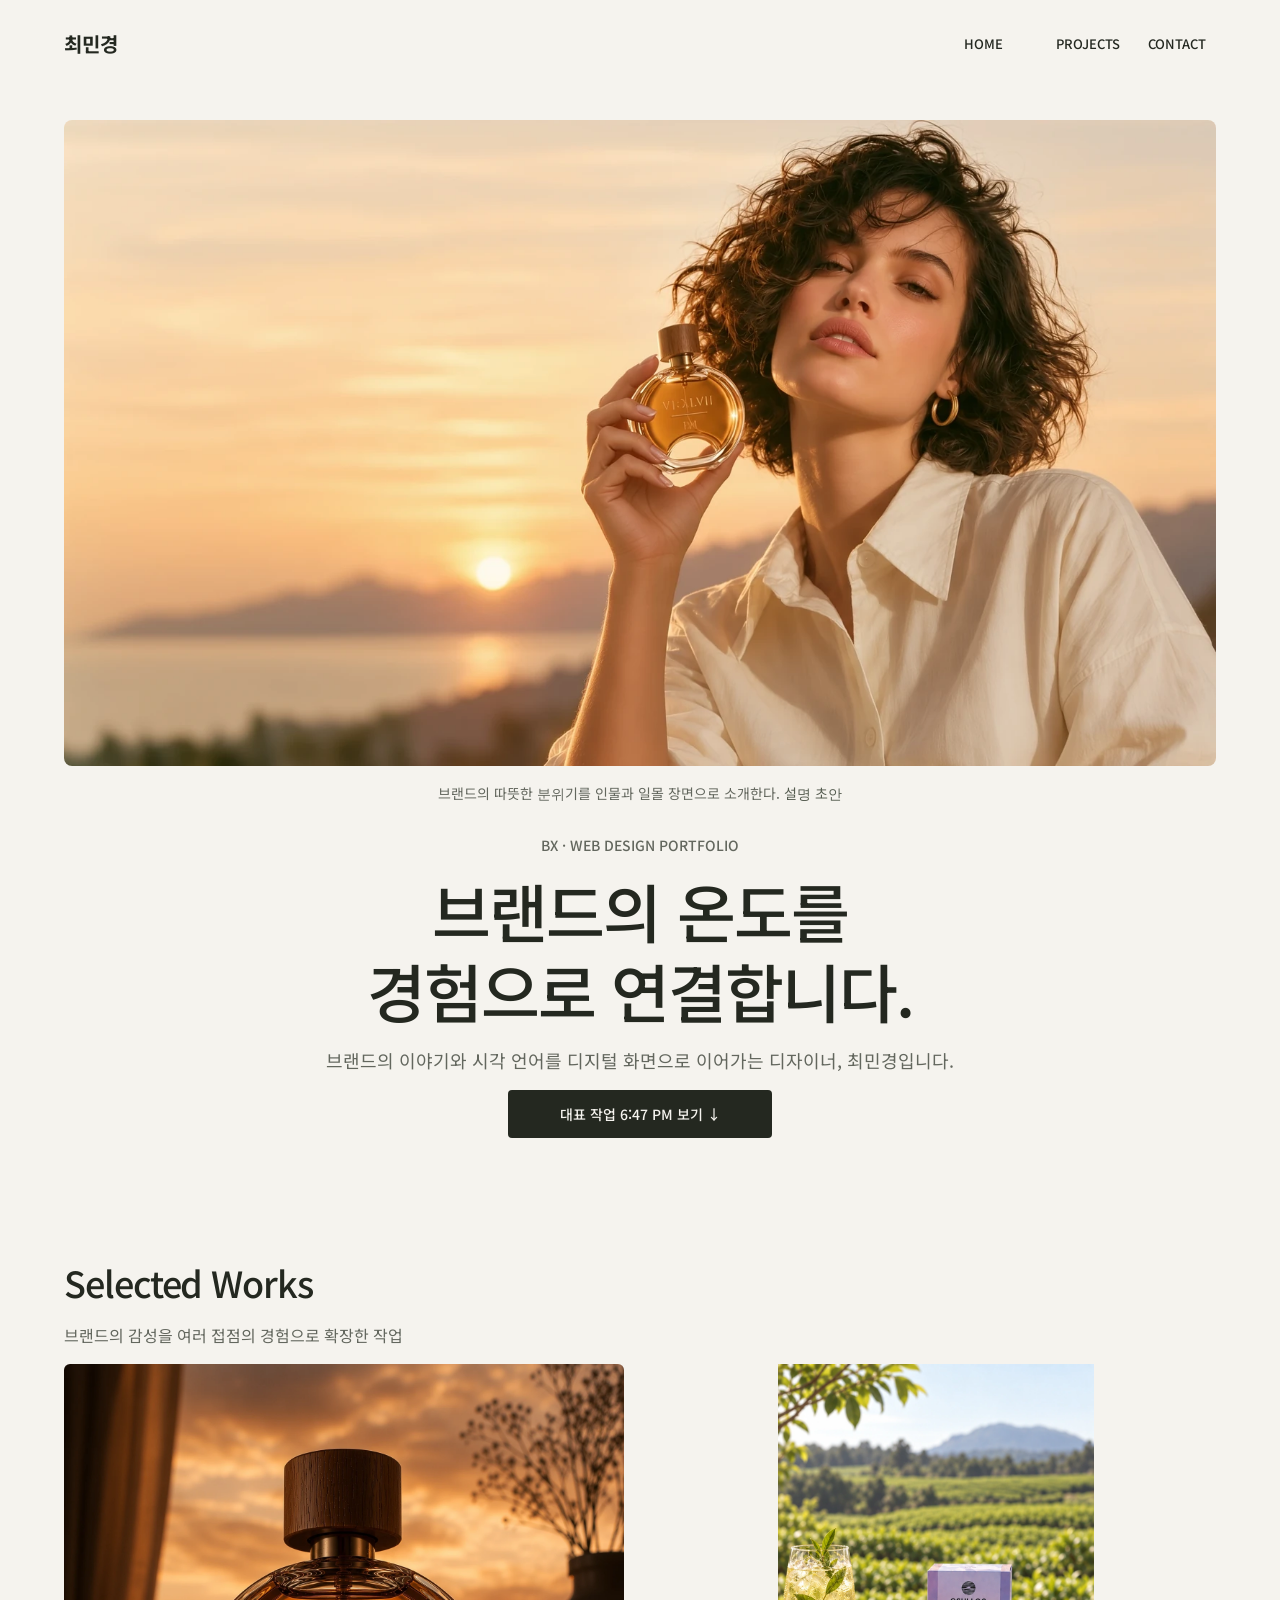
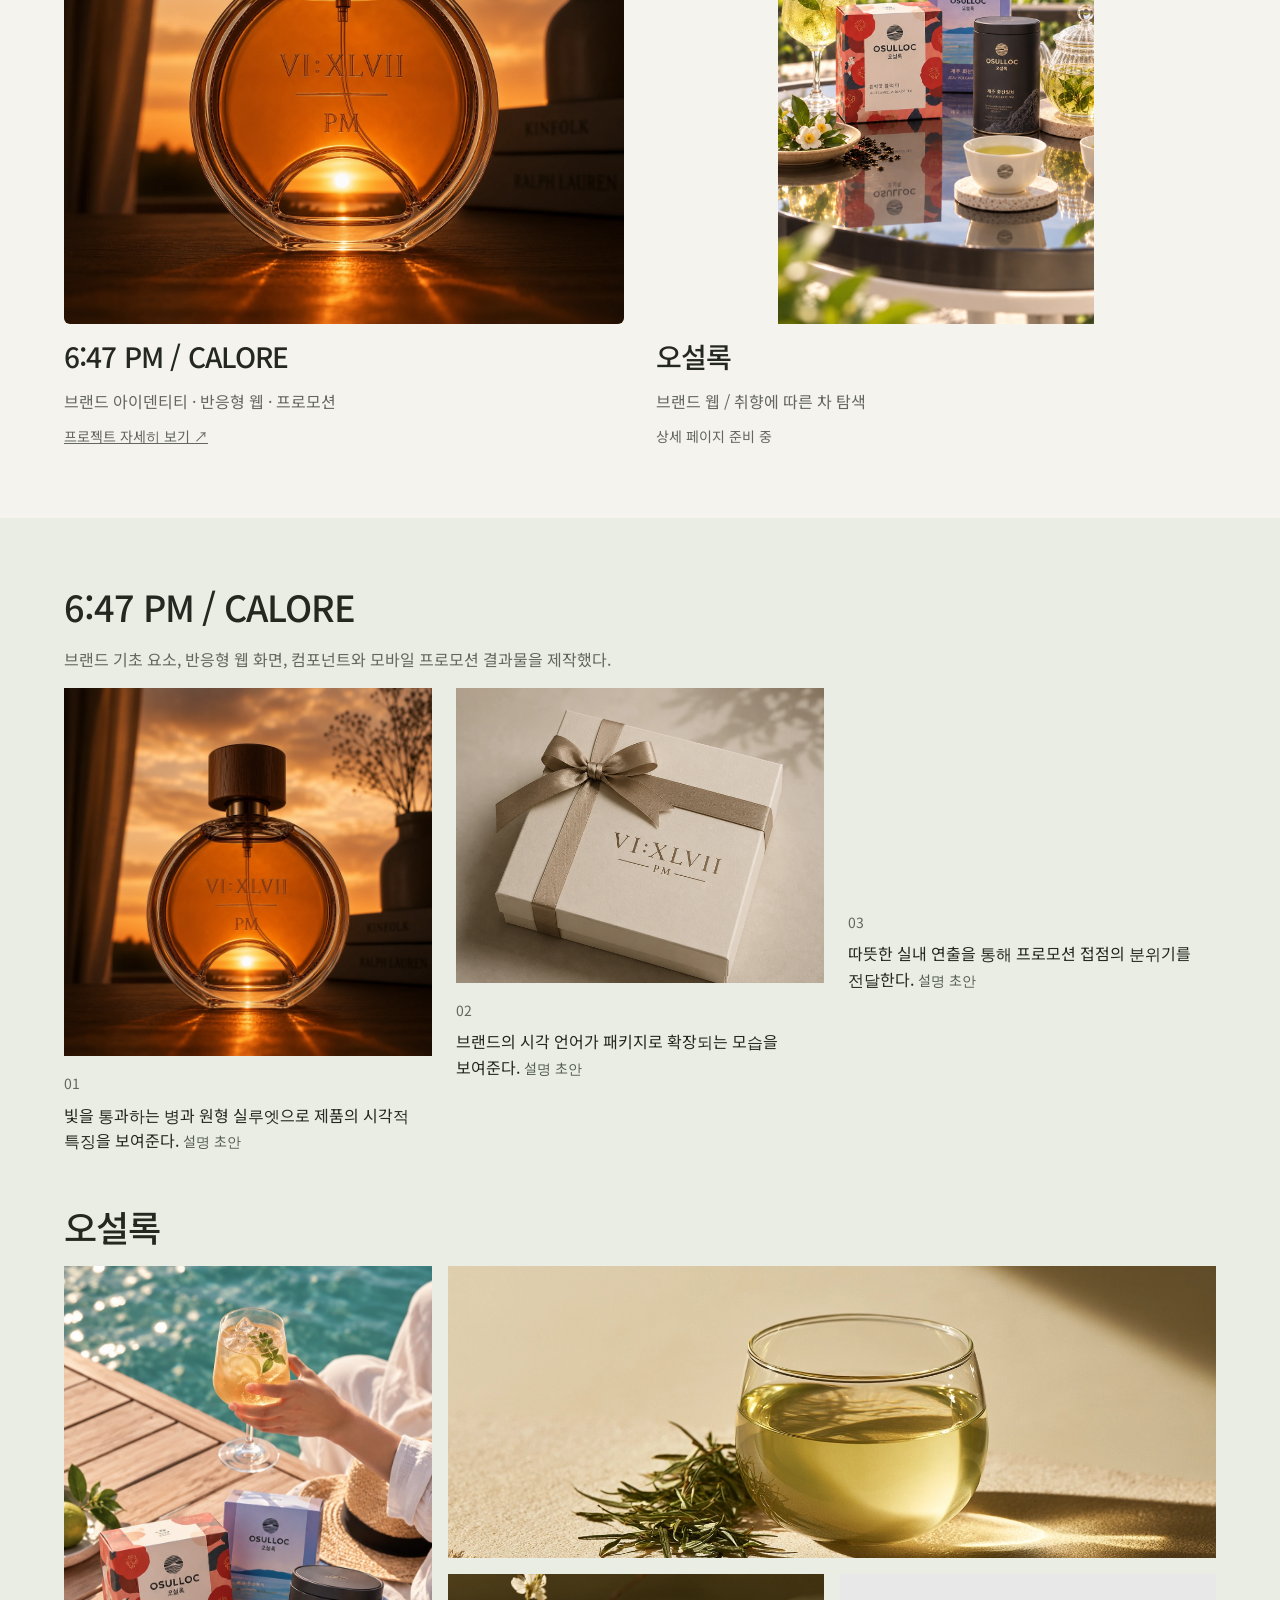
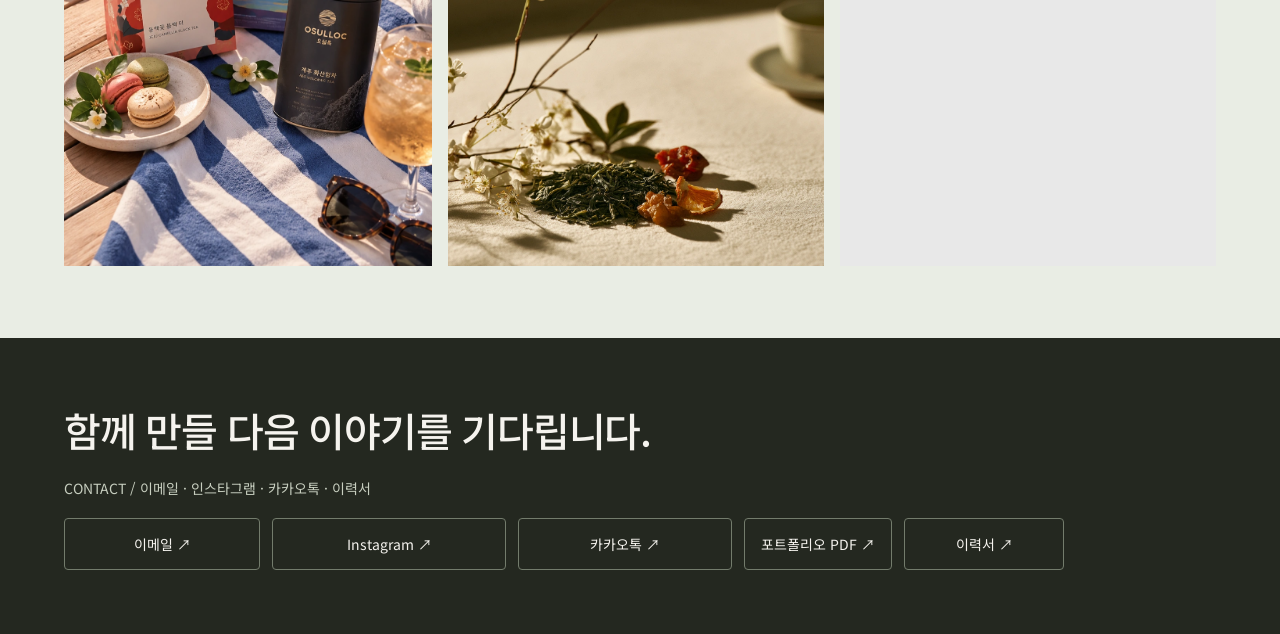
==== index.html @ 6d189dae "Add portfolio, subtle motion, and contact preparation dialog" ====
<!doctype html>
<html lang="ko">
<head>
  <meta charset="utf-8">
  <meta name="viewport" content="width=device-width, initial-scale=1">
  <meta name="color-scheme" content="light">
  <meta name="description" content="최민경의 BX · WEB 디자인 포트폴리오. 6:47 PM / CALORE와 오설록 작업을 소개한다.">
  <meta property="og:type" content="website">
  <meta property="og:title" content="최민경 | BX · WEB DESIGN PORTFOLIO">
  <meta property="og:description" content="6:47 PM / CALORE와 오설록 작업을 담은 최민경의 BX·웹 디자인 포트폴리오다.">
  <meta property="og:locale" content="ko_KR">
  <meta name="twitter:card" content="summary_large_image">
  <!-- og:url / og:image / canonical are added after a real deployment URL is configured. -->
  <title>최민경 | BX · WEB DESIGN PORTFOLIO</title>
  <style>
    /* DAY47: local assets, editorial refinement of the approved structure. */
    :root { --ink:#161616; --white:#fff; --panel:#e8e8e8; --muted:#595959; --line:#cbcbcb; --surface:#f7f7f7; --space-xs:8px; --space-sm:16px; --space-md:24px; --space-lg:32px; --space-xl:48px; --space-2xl:64px; }
    * { box-sizing: border-box; }
    html { scroll-behavior: smooth; }
    body { margin: 0; color: var(--ink); background: var(--white); font-family: 'Noto Sans KR', 'Noto Sans CJK KR', sans-serif; font-weight:400; line-height:1.5; word-break:keep-all; overflow-wrap:break-word; }
    a { color:inherit; }
    button, a { -webkit-tap-highlight-color:transparent; }
    button { font:inherit; }
    :focus-visible { outline:3px solid #7b7b7b; outline-offset:4px; }
    .wrap { width:min(100%,1280px); margin-inline:auto; }
    .site-header { background:var(--white); border-bottom:1px solid #ededed; }
    .nav { padding:26px 64px; min-height:96px; display:flex; justify-content:space-between; align-items:center; gap:24px; }
    .brand { font-size:22px; line-height:1.4; font-weight:700; text-decoration:none; white-space:nowrap; }
    .nav-links { display:flex; gap:56px; align-items:center; }
    .nav-links a { font-size:18px; text-decoration:none; white-space:nowrap; }
    .nav-links a:hover { text-decoration:underline; text-underline-offset:8px; }
    .menu-toggle { display:none; border:1px solid var(--line); background:#fff; border-radius:3px; padding:8px 12px; cursor:pointer; }
    .hero { background:var(--ink); color:var(--white); padding:64px; }
    .hero-inner { display:flex; flex-direction:column; align-items:stretch; gap:24px; }
    .eyebrow { font-size:14px; line-height:1.5; font-weight:400; letter-spacing:0.05em; margin:0; }
    .hero .eyebrow { text-align:center; color:var(--panel); }
    .hero h1 { margin:0; font-size:64px; font-weight:500; line-height:1.45; text-align:center; letter-spacing:-0.035em; }
    .hero .lead { margin:0; font-size:18px; text-align:center; line-height:1.5; }
    .hero-action { display:flex; min-height:58px; align-items:center; justify-content:center; width:100%; padding:16px; border:0; color:var(--ink); background:var(--panel); font-size:18px; opacity:.72; cursor:not-allowed; }
    .placeholder { width:100%; display:flex; justify-content:center; align-items:center; background:var(--panel); color:var(--muted); text-align:center; font-size:18px; padding:24px; font-weight:400; }
    .hero-visual { aspect-ratio: 16 / 9; height:auto; }
    .section { padding:64px; }
    .section-heading { font-size:28px; line-height:1.45; font-weight:700; margin:0 0 24px; }
    .section-description { font-size:18px; line-height:1.5; margin:0 0 24px; }
    .project-grid { display:grid; grid-template-columns:repeat(2,minmax(0,1fr)); gap:32px; }
    .project-card { min-width:0; display:flex; flex-direction:column; gap:16px; }
    .project-thumb { height:310px; }
    .project-card h3 { margin:0; font-size:28px; font-weight:700; line-height:1.45; }
    .project-card p { margin:0; font-size:18px; }
    .card-status { color:var(--muted); font-size:18px; display:block; }
    .gallery-section { border-top:1px solid #ececec; }
    .gallery-hero { aspect-ratio: 16 / 9; height:auto; margin-bottom:24px; }
    .gallery-grid { display:grid; grid-template-columns:repeat(3,minmax(0,1fr)); gap:24px; }
    .gallery-item { height:240px; }
    .site-footer { background:var(--ink); color:var(--white); padding:64px; }
    .site-footer .section-heading { margin-bottom:24px; }
    .contact-address { margin:0 0 20px; font-size:18px; overflow-wrap:anywhere; }
    .contact-address a { text-underline-offset:4px; }
    .asset-frame { background:#e8e8e8; overflow:hidden; }
    .asset-frame img { width:100%; height:100%; display:block; object-fit:contain; }
    .asset-frame.hero-visual { background:#161616; }
    .asset-frame.has-error { background:#e8e8e8; }
    .asset-frame.has-error::after { content:'이미지 파일 확인 필요'; font-size:14px; color:#595959; display:block; text-align:center; padding:12px; }
    .asset-frame.has-error img { display:none; }
    .contact-caption { color:var(--panel); margin:0 0 24px; font-size:14px; }
    .cta-grid { display:flex; flex-wrap:wrap; gap:16px; align-items:center; }
    .cta-grid button, .cta-grid .contact-link { display:inline-flex; justify-content:center; align-items:center; color:var(--white); background:transparent; border:1px solid #a6a6a6; padding:15px 20px; min-height:58px; font-size:18px; text-align:center; text-decoration:none; }
    .cta-grid .contact-link:hover { background:var(--white); color:var(--ink); border-color:var(--white); }
    .cta-grid button { opacity:.50; cursor:not-allowed; }
    .cta-grid button[disabled] { color:var(--white); }
    .sr-only { position:absolute; width:1px; height:1px; padding:0; margin:-1px; overflow:hidden; clip:rect(0,0,0,0); white-space:nowrap; border:0; }
    @media (max-width:768px) {
      .nav { min-height:72px; padding:16px 20px; align-items:flex-start; }
      .brand { font-size:20px; padding-top:6px; }
      .menu-toggle { display:block; }
      .nav-links { display:none; position:absolute; z-index:5; top:72px; left:0; right:0; flex-direction:column; align-items:stretch; gap:0; background:var(--white); border-top:1px solid #eee; border-bottom:1px solid var(--line); padding:12px 20px 20px; }
      .nav-links.open { display:flex; }
      .nav-links a { padding:12px 4px; font-size:16px; }
      .hero { padding:48px 20px; }
      .hero-inner { gap:24px; }
      .hero h1 { font-size:40px; line-height:1.35; letter-spacing:-0.04em; }
      .hero .lead { font-size:16px; }
      .hero-action { font-size:16px; }
      .hero-visual { height:auto; aspect-ratio:16/9; }
      .section { padding:56px 20px; }
      .section-heading { font-size:28px; margin-bottom:24px; }
      .section-description { font-size:16px; }
      .project-grid, .gallery-grid { grid-template-columns:minmax(0,1fr); gap:32px; }
      .project-thumb { height:230px; }
      .project-card h3 { font-size:24px; }
      .project-card p,.card-status { font-size:16px; }
      .gallery-hero { height:auto; aspect-ratio:16/9; }
      .gallery-item { height:215px; }
      .site-footer { padding:56px 20px; }
      .cta-grid { flex-direction:column; align-items:stretch; }
      .cta-grid button, .cta-grid .contact-link { width:100%; font-size:16px; }
      .contact-address { font-size:16px; }
    }
    @media (prefers-reduced-motion:reduce) { html { scroll-behavior:auto; } }

    @font-face{font-family:'Noto Sans KR';font-style:normal;font-weight:400;src:url('assets/NotoSansKR-400.ttf') format('truetype');font-display:swap}
    @font-face{font-family:'Noto Sans KR';font-style:normal;font-weight:500;src:url('assets/NotoSansKR-500.ttf') format('truetype');font-display:swap}
    @font-face{font-family:'Noto Sans KR';font-style:normal;font-weight:700;src:url('assets/NotoSansKR-700.ttf') format('truetype');font-display:swap}
    :root{--ink:#242820;--white:#f5f3ee;--muted:#63675e;--line:#d7d8ce}
    body{background:var(--white)}
    .site-header{border:0;background:var(--white)}
    .nav{height:88px;min-height:88px;padding:30px 64px}
    .brand{font-size:20px;line-height:28px}
    .nav-links{gap:24px}.nav-links a{font-size:13px;font-weight:500;line-height:20px;min-width:68px}
    .hero{position:relative;background:var(--white);color:var(--ink);padding:280px 64px 56px}
    .hero-inner{gap:16px;align-items:center}
    .hero-inner> :not(.hero-visual){position:relative;z-index:2;width:100%}
    .hero .eyebrow{font-size:12px;font-weight:500;line-height:18px;letter-spacing:0;color:var(--muted)}
    .hero h1{font-size:64px;font-weight:500;line-height:80px;letter-spacing:-.03em}
    .hero .lead{font-size:18px;line-height:28px;color:var(--muted)}
    .hero .hero-action{width:264px;padding:13px 20px;min-height:48px;line-height:22px;font-size:14px;font-weight:500;border-radius:4px;background:var(--ink);color:var(--white);text-decoration:none;opacity:1;cursor:pointer}
    .hero-action:hover{background:#485140}
    .asset-frame.hero-visual{position:absolute;inset:16px 32px auto;width:calc(100% - 64px);height:480px;aspect-ratio:auto;border-radius:16px;background:var(--white)}
    .hero-visual img{object-fit:cover}
    .hero-visual::after{content:'';position:absolute;inset:0;background:linear-gradient(to bottom,rgba(245,243,238,0),rgba(245,243,238,.1) 35%,rgba(245,243,238,.96) 75%,#f5f3ee)}
    .section{padding:64px 64px 72px}
    .section-heading{font-size:36px;font-weight:500;line-height:48px;letter-spacing:-.03em;margin:0 0 16px}
    .section-description{font-size:16px;line-height:26px;color:var(--muted);margin:0 0 16px}
    .project-card{gap:12px}.project-thumb{height:480px;border-radius:6px}
    .project-thumb img{object-fit:cover}
    .project-card h3 a{text-decoration:none}.project-card h3 a:hover{text-decoration:underline}.project-card h3{font-size:28px;line-height:40px;font-weight:500;letter-spacing:-.03em}
    .project-card p{font-size:16px;line-height:26px;color:var(--muted)}
    .card-status{font-size:12px;line-height:20px;color:var(--muted)}
    .gallery-section{background:#e9ede4;border:0}
    .gallery-hero{height:480px;aspect-ratio:auto;margin-bottom:16px}.gallery-hero img,.gallery-item img{object-fit:cover}
    .gallery-grid{gap:24px}.gallery-item{height:240px}
    .osulloc-visuals{margin-top:16px;padding-top:32px}
    .osulloc-visuals h2{margin:0 0 16px;font-size:36px;font-weight:500;letter-spacing:-.03em;line-height:48px}
    .tea-grid{display:grid;grid-template-columns:368px minmax(0,1fr);gap:16px}
    .tea-pool{height:600px}.tea-details{display:grid;grid-template-rows:292px 292px;gap:16px;min-width:0}
    .tea-small-grid{display:grid;grid-template-columns:repeat(2,minmax(0,1fr));gap:16px}.tea-grid img{object-fit:cover}
    .tea-glass,.tea-small-grid>.asset-frame{height:292px}
    .site-footer{background:var(--ink);padding:64px}.site-footer .section-heading{font-size:40px;line-height:56px;margin-bottom:20px}
    .contact-caption{font-size:12px;line-height:20px;color:#c7cebf;margin:0 0 20px}
    .contact-address{font-size:22px;line-height:34px;margin:0 0 20px}.contact-address a{text-decoration:none}
    .cta-grid{gap:12px}.cta-grid .contact-link,.cta-grid button{font-size:14px;line-height:22px;min-height:50px;padding:14px 16px;border-color:#737c6c;border-radius:4px}
    .cta-grid .contact-link:nth-child(1){width:196px}.cta-grid .contact-link:nth-child(2){width:234px}.cta-grid .contact-link:nth-child(3){width:214px}.cta-grid button{width:196px;opacity:.4}
    @media(max-width:1000px) and (min-width:769px){.hero h1{font-size:54px}.tea-grid{grid-template-columns:32% minmax(0,1fr)}.cta-grid{flex-wrap:wrap}}
    @media(max-width:768px){
      .nav{height:72px;min-height:72px;padding:16px 20px;align-items:center}.brand{padding:0;font-size:20px}.menu-toggle{height:40px;background:#f5f3ee;border-color:var(--line);font-size:13px;border-radius:4px}
      .nav-links a{font-size:14px;min-height:44px}.nav-links{background:var(--white)}
      .hero{padding:200px 20px 40px}.hero-inner{gap:16px}.hero h1{font-size:34px;line-height:46px;letter-spacing:-.03em}.hero .lead{font-size:16px;line-height:26px}.hero .hero-action{width:240px}
      .asset-frame.hero-visual{inset:16px 20px auto;width:calc(100% - 40px);height:260px;border-radius:8px}
      .section{padding:48px 20px 56px}.section-heading{font-size:28px;line-height:40px;margin-bottom:16px}.section-description{font-size:16px;line-height:26px;margin-bottom:16px}
      .project-grid{gap:36px}.project-thumb{height:300px}.project-card h3{font-size:24px;line-height:34px}.project-card p{font-size:14px;line-height:24px}.card-status{font-size:12px;line-height:20px}
      .gallery-section .section-description{font-size:14px;line-height:24px}.gallery-hero{height:220px;aspect-ratio:auto}.gallery-grid{gap:16px}.gallery-item{height:220px}
      .osulloc-visuals h2{font-size:28px;line-height:40px}.tea-grid,.tea-details,.tea-small-grid{display:flex;flex-direction:column;gap:16px}.tea-pool{height:440px}.tea-glass,.tea-small-grid>.asset-frame{height:220px}
      .site-footer{padding:48px 20px}.site-footer .section-heading{font-size:28px;line-height:40px;margin-bottom:20px}.contact-address{font-size:16px;line-height:26px}.contact-caption{font-size:12px;line-height:20px}
      .cta-grid .contact-link:nth-child(n),.cta-grid button{width:100%;font-size:14px}
    }
    @media(max-width:360px){.hero h1{font-size:30px}}


/* DAY48 */
.hero{padding:32px 64px 56px}
.asset-frame.hero-visual{position:relative;inset:auto;width:100%;height:auto;aspect-ratio:auto;order:-2;border-radius:8px}
.hero-visual img{height:auto;object-fit:contain}.hero-visual::after{display:none}
.hero-caption{order:-1;margin:0 0 16px;font-size:14px;line-height:1.6;color:var(--muted);text-align:center}
.draft-mark{font-size:14px;color:#555c50;white-space:nowrap}
.hero .eyebrow,.card-status,.contact-caption{font-size:14px}
.gallery-grid{grid-template-columns:repeat(3,minmax(0,1fr));gap:24px;align-items:start}
.gallery-card{margin:0;min-width:0}.gallery-item{height:auto;aspect-ratio:auto;background:transparent}
.gallery-item img{height:auto;object-fit:contain}
figcaption{margin-top:16px;font-size:16px;line-height:1.6;color:var(--ink)}
.caption-number{display:block;font-size:14px;color:var(--muted);margin-bottom:8px}
.project-thumb{height:auto;aspect-ratio:1/1;background:transparent}.project-thumb img{object-fit:contain}
@media(max-width:768px){.hero{padding:16px 20px 40px}.asset-frame.hero-visual{inset:auto;width:100%;height:auto;border-radius:6px}.hero h1{font-size:34px}.gallery-grid{grid-template-columns:minmax(0,1fr);gap:32px}.gallery-item{height:auto}.hero-caption{font-size:14px}.project-card p,.gallery-section .section-description{font-size:16px}}
  </style>
<link rel="stylesheet" href="motion.css">
<script src="motion.js" defer></script>
</head>
<body id="top">
  <header class="site-header" aria-label="사이트 헤더">
    <nav class="wrap nav" aria-label="주 내비게이션">
      <a class="brand" href="#top">최민경</a>
      <button class="menu-toggle" type="button" aria-controls="site-menu" aria-expanded="false">메뉴</button>
      <div class="nav-links" id="site-menu">
        <a href="#top">HOME</a>
        <a href="#projects">PROJECTS</a>
        <a href="#contact">CONTACT</a>
      </div>
    </nav>
  </header>
  <main class="wrap">
    <section class="hero" id="hero" aria-labelledby="hero-title">
      <div class="hero-inner">
        <p class="eyebrow">BX · WEB DESIGN PORTFOLIO</p>
        <h1 id="hero-title">브랜드의 온도를<br>경험으로 연결합니다.</h1>
        <p class="lead">브랜드의 이야기와 시각 언어를 디지털 화면으로 이어가는 디자이너, 최민경입니다.</p>
        <a class="hero-action" href="case-647.html">대표 작업 6:47 PM 보기 ↓</a>
        <div class="asset-frame hero-visual" role="group" aria-label="대표 비주얼" data-figma-node="6664:174"><img src="images/calore-hero-model.webp" alt="일몰의 바다를 배경으로 둥근 향수병을 얼굴 옆에 든 흰 셔츠 차림의 모델" loading="eager" decoding="async" width="1600" height="897"></div>
        <p class="hero-caption">브랜드의 따뜻한 분위기를 인물과 일몰 장면으로 소개한다. <span class="draft-mark">설명 초안</span></p>
      </div>
    </section>
    <section class="section" id="projects" aria-labelledby="projects-title">
      <h2 class="section-heading" id="projects-title">Selected Works</h2>
      <p class="section-description">브랜드의 감성을 여러 접점의 경험으로 확장한 작업</p>
      <div class="project-grid">
        <article class="project-card">
          <div class="asset-frame project-thumb" role="group" aria-label="6:47 PM 썸네일" data-figma-node="6664:130"><img src="images/calore-detail-sunset.webp" alt="따뜻한 일몰빛 속 6:47 PM 향수 제품 사진" loading="eager" decoding="async" width="1600" height="1600"></div>
          <h3><a href="case-647.html">6:47 PM / CALORE</a></h3>
          <p>브랜드 아이덴티티 · 반응형 웹 · 프로모션</p>
          <a class="card-status" href="case-647.html">프로젝트 자세히 보기 ↗</a>
        </article>
        <article class="project-card">
          <div class="asset-frame project-thumb"><img src="assets/osulloc_1.webp" alt="제주 녹차밭을 배경으로 연출한 오설록 차 제품" loading="eager" decoding="async" width="941" height="1672"></div>
          <h3>오설록</h3>
          <p>브랜드 웹 / 취향에 따른 차 탐색</p>
          <span class="card-status" aria-label="프로젝트 상세 미연결">상세 페이지 준비 중</span>
        </article>
      </div>
    </section>
    <section class="section gallery-section" id="gallery" aria-labelledby="gallery-title">
      <h2 class="section-heading" id="gallery-title">6:47 PM / CALORE</h2>
      <p class="section-description">브랜드 기초 요소, 반응형 웹 화면, 컴포넌트와 모바일 프로모션 결과물을 제작했다.</p>
<div class="gallery-grid" aria-label="6:47 PM 갤러리 이미지 3개">
<figure class="gallery-card"><div class="asset-frame gallery-item" data-figma-node="6664:130"><img src="images/calore-detail-sunset.webp" alt="일몰빛이 들어오는 창가의 나무 바닥 위에 놓인 둥근 앰버색 향수병" loading="eager" decoding="async" width="1600" height="1600"></div><figcaption><span class="caption-number">01</span> 빛을 통과하는 병과 원형 실루엣으로 제품의 시각적 특징을 보여준다. <span class="draft-mark">설명 초안</span></figcaption></figure>
<figure class="gallery-card"><div class="asset-frame gallery-item" data-figma-node="6664:164"><img src="images/calore-package-ribbon.webp" alt="로마 숫자 워드마크가 인쇄된 아이보리 상자를 베이지색 리본으로 묶은 패키지" loading="eager" decoding="async" width="1402" height="1122"></div><figcaption><span class="caption-number">02</span> 브랜드의 시각 언어가 패키지로 확장되는 모습을 보여준다. <span class="draft-mark">설명 초안</span></figcaption></figure>
<figure class="gallery-card"><div class="asset-frame gallery-item" data-figma-node="6664:162"><img src="images/calore-promotion-window.webp" alt="일몰빛이 들어오는 창가의 나무 테이블 위 향수병과 과일, 책" loading="eager" decoding="async" width="1600" height="897"></div><figcaption><span class="caption-number">03</span> 따뜻한 실내 연출을 통해 프로모션 접점의 분위기를 전달한다. <span class="draft-mark">설명 초안</span></figcaption></figure>
</div>

      <div class="osulloc-visuals">
        <h2>오설록</h2>
        <div class="tea-grid">
          <div class="asset-frame tea-pool"><img src="assets/osulloc_2.webp" alt="수영장 옆 오설록 제품과 차 음료" loading="eager" decoding="async" width="941" height="1672"></div>
          <div class="tea-details">
            <div class="asset-frame tea-glass"><img src="assets/osulloc_3.webp" alt="유리잔에 담긴 차와 찻잎" loading="eager" decoding="async" width="1456" height="816"></div>
            <div class="tea-small-grid">
              <div class="asset-frame"><img src="assets/osulloc_4.webp" alt="차 원료와 꽃을 연출한 정물" loading="eager" decoding="async" width="1456" height="816"></div>
              <div class="asset-frame"><img src="assets/osulloc_5.webp" alt="책과 찻잔을 함께 놓은 차 생활 장면" loading="eager" decoding="async" width="1456" height="816"></div>
            </div>
          </div>
        </div>
      </div>
    </section>
  </main>
  <footer class="wrap site-footer" id="contact">
    <h2 class="section-heading">함께 만들 다음 이야기를 기다립니다.</h2>
    <p class="contact-caption">CONTACT / 이메일 · 인스타그램 · 카카오톡 · 이력서</p>
    <div class="cta-grid">
      <button class="contact-link" type="button" data-preparing>이메일 ↗</button>
      <button class="contact-link" type="button" data-preparing>Instagram ↗</button>
      <button class="contact-link" type="button" data-preparing>카카오톡 ↗</button>
      <a class="contact-link" href="choi-minkyung-portfolio.pdf">포트폴리오 PDF ↗</a>
      <button class="contact-link" type="button" data-preparing>이력서 ↗</button>
    </div>
  </footer>
  <script>
    // This is the only interactive control needed for this single-page DAY47 build.
    const toggle = document.querySelector('.menu-toggle');
    const links = document.querySelector('.nav-links');
    toggle.addEventListener('click', () => {
      const isOpen = links.classList.toggle('open');
      toggle.setAttribute('aria-expanded', String(isOpen));
    });
    links.addEventListener('click', event => {
      if (event.target.closest('a')) {
        links.classList.remove('open');
        toggle.setAttribute('aria-expanded', 'false');
      }
    });
  </script>
<dialog class="preparing-dialog" aria-labelledby="preparing-title" aria-describedby="preparing-description"><p class="dialog-eyebrow">COMING SOON</p><h2 id="preparing-title">아직 준비 중입니다.</h2><p id="preparing-description">더 좋은 모습으로 찾아뵙겠습니다.<br>조금만 기다려 주세요.</p><button type="button" data-close-dialog autofocus>확인</button></dialog>
</body>
</html>
---- motion.css ----
:root{--motion-ease:cubic-bezier(.22,1,.36,1)}
.site-header{position:sticky;top:0;z-index:30;background:rgba(245,243,238,.94);backdrop-filter:blur(16px);transition:box-shadow .4s,border-color .4s}
.site-header.is-scrolled{box-shadow:0 1px 0 rgba(36,40,32,.1),0 8px 32px rgba(36,40,32,.035)}
.scroll-progress{position:fixed;z-index:50;top:0;left:0;height:2px;width:100%;background:#9a7850;transform:scaleX(0);transform-origin:left;pointer-events:none}
.nav-links a{min-height:28px;display:flex;align-items:center}.roll-word{position:relative;display:block;overflow:hidden;line-height:1.6}
.roll-word span{display:block;transition:transform .5s var(--motion-ease)}.roll-word .roll-copy{position:absolute;inset:100% 0 auto}
.nav-links a:hover .roll-word span,.nav-links a:focus-visible .roll-word span{transform:translateY(-100%)}
.hero h1{overflow:hidden}.title-line{display:block;overflow:hidden}.title-line>span{display:block}
body.motion-ready .hero-visual,body.motion-ready .case-main{animation:visual-enter 1.15s var(--motion-ease) both}
body.motion-ready .title-line>span{animation:line-enter 1.05s var(--motion-ease) both;animation-delay:var(--line-delay,.12s)}
body.motion-ready .hero .lead,body.motion-ready .hero .hero-action{animation:soft-enter .9s var(--motion-ease) .35s both}
@keyframes visual-enter{from{opacity:0;transform:translate3d(0,24px,0)}to{opacity:1;transform:none}}
@keyframes line-enter{from{opacity:0;transform:translate3d(0,105%,0)}to{opacity:1;transform:none}}
@keyframes soft-enter{from{opacity:0;transform:translate3d(0,12px,0)}to{opacity:1;transform:none}}
.motion-reveal{opacity:0;transform:translate3d(0,24px,0);transition:opacity .85s var(--motion-ease),transform .95s var(--motion-ease);transition-delay:var(--reveal-delay,0ms)}
.motion-reveal.is-visible{opacity:1;transform:none}
.project-card,.gallery-card,.case-results figure{transition:transform .65s var(--motion-ease)}
.project-thumb{transition:box-shadow .65s var(--motion-ease)}
@media(hover:hover) and (pointer:fine){.project-card:hover{transform:translateY(-6px)}.project-card:hover .project-thumb{box-shadow:0 16px 38px -20px rgba(36,40,32,.36)}.gallery-card:hover,.case-results figure:hover{transform:translateY(-4px)}}
.hero .hero-action,.contact-link{transition:background .3s,color .3s,transform .45s var(--motion-ease),border-color .3s}
.hero .hero-action:hover{transform:translateY(-2px)}
.cta-grid button.contact-link{opacity:1;cursor:pointer;font-weight:400;width:auto;min-width:160px}
.cta-grid button.contact-link:hover{background:var(--white);color:var(--ink);border-color:var(--white);transform:translateY(-2px)}
.site-footer{scroll-margin-top:96px}section[id]{scroll-margin-top:96px}
.preparing-dialog{border:1px solid #dedbcf;border-radius:16px;background:#f5f3ee;color:#242820;width:min(420px,calc(100% - 40px));padding:40px;box-shadow:0 24px 100px rgba(20,25,18,.18);opacity:0;transform:translateY(12px) scale(.985);transition:opacity .22s,transform .35s var(--motion-ease)}
.preparing-dialog[open]{opacity:1;transform:none;animation:soft-enter .3s var(--motion-ease)}
.preparing-dialog::backdrop{background:rgba(24,28,22,.35);backdrop-filter:blur(5px)}
.preparing-dialog .dialog-eyebrow{font-size:12px;letter-spacing:.12em;color:#817057;margin:0 0 16px}
.preparing-dialog h2{font-size:26px;font-weight:500;line-height:1.45;margin:0 0 12px}.preparing-dialog p{font-size:16px;line-height:1.65;margin:0 0 28px;color:#63675e}
.preparing-dialog button{width:100%;border:0;border-radius:5px;background:#242820;color:#f5f3ee;padding:14px 24px;cursor:pointer;font:inherit;transition:background .2s}.preparing-dialog button:hover{background:#485140}
@media(max-width:768px){.cta-grid button.contact-link{width:100%;min-width:0}.preparing-dialog{padding:32px 24px}.motion-reveal{transform:translate3d(0,16px,0)}}
@media(prefers-reduced-motion:reduce){*,*::before,*::after{animation-duration:.001ms!important;animation-delay:0ms!important;transition-duration:.001ms!important;scroll-behavior:auto!important}.motion-reveal{opacity:1;transform:none}.project-card:hover,.gallery-card:hover,.hero .hero-action:hover{transform:none}.scroll-progress{display:none}}
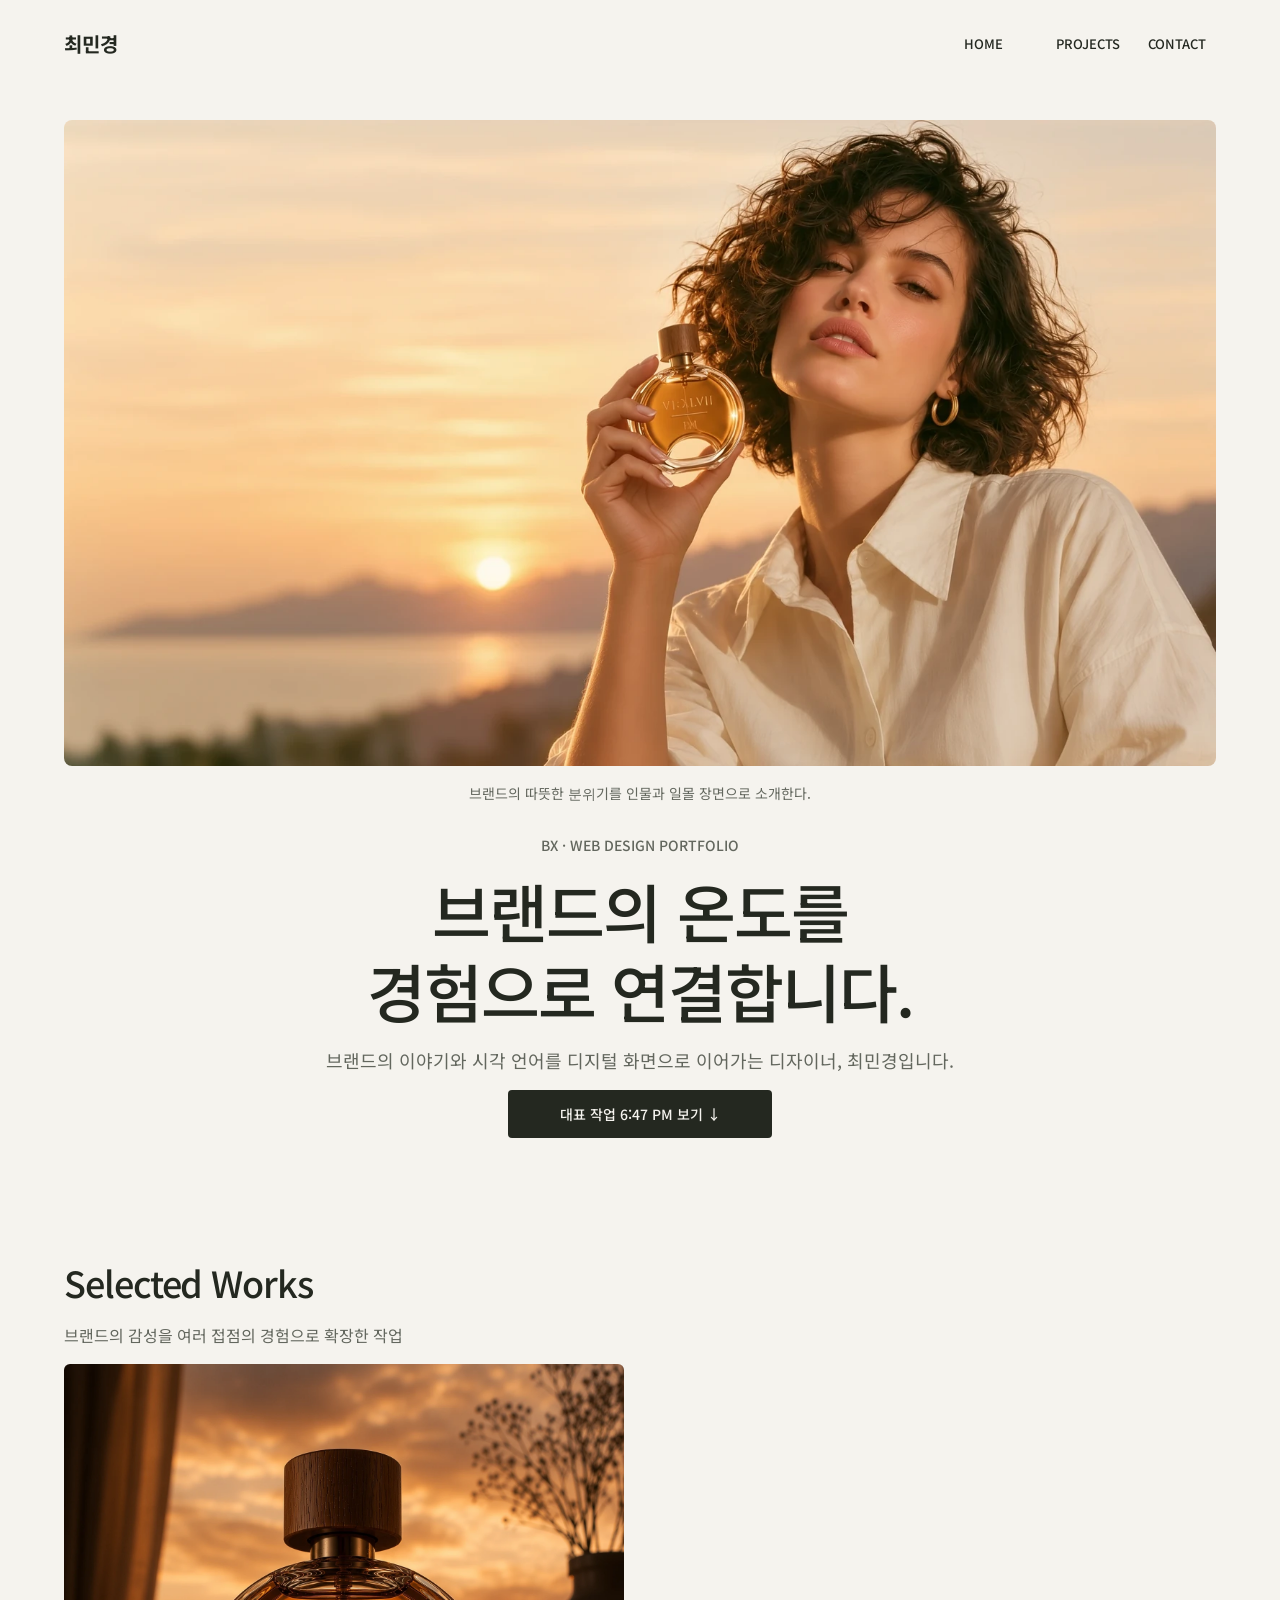
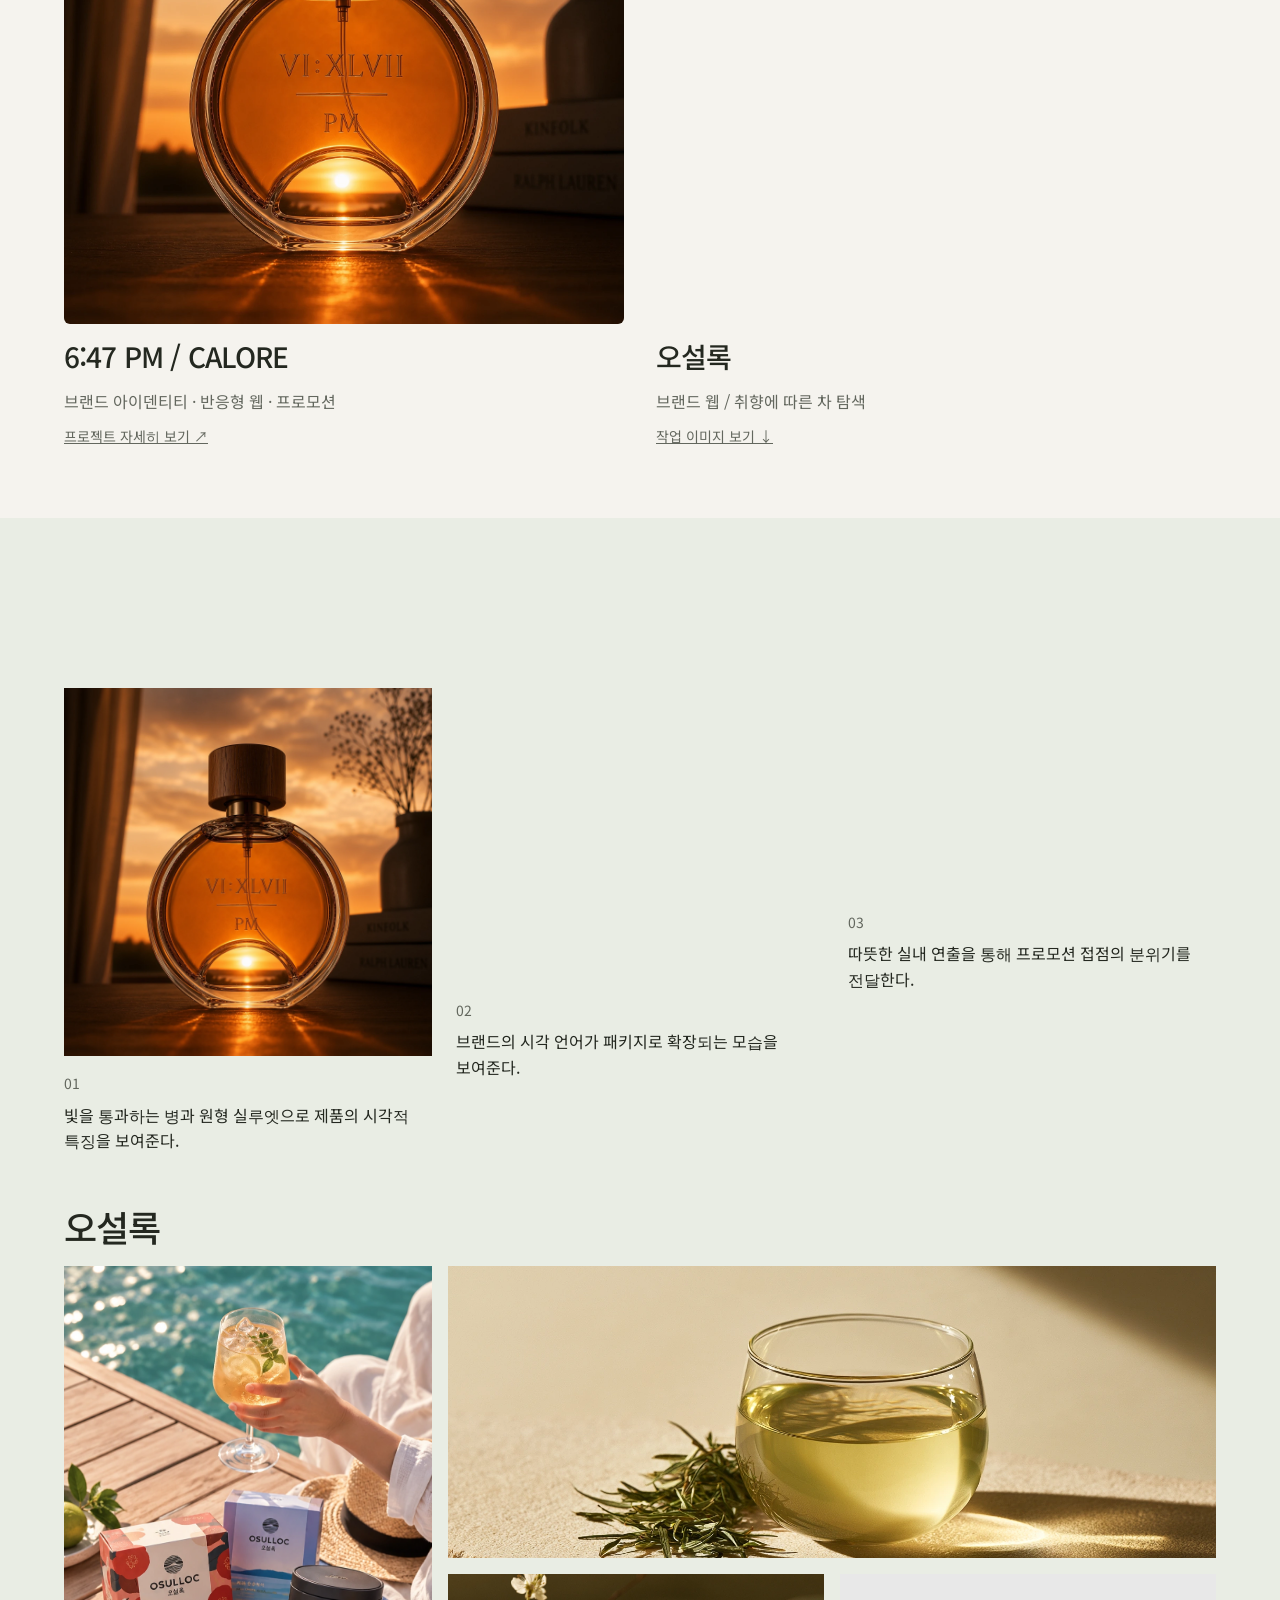
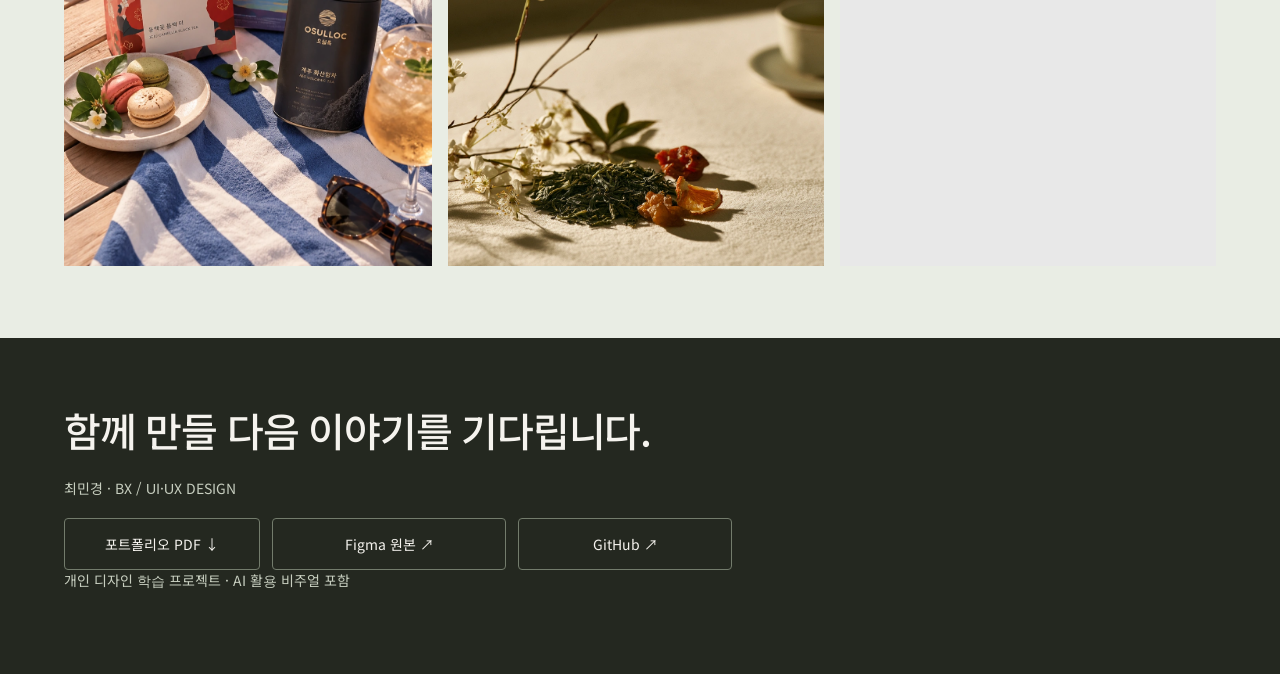
==== commit d41bfe16: "Prepare DAY49 submission page and fix immediate project card visibility" ====
--- a/index.html
+++ b/index.html
@@ -194,7 +194,7 @@
         <p class="lead">브랜드의 이야기와 시각 언어를 디지털 화면으로 이어가는 디자이너, 최민경입니다.</p>
         <a class="hero-action" href="case-647.html">대표 작업 6:47 PM 보기 ↓</a>
         <div class="asset-frame hero-visual" role="group" aria-label="대표 비주얼" data-figma-node="6664:174"><img src="images/calore-hero-model.webp" alt="일몰의 바다를 배경으로 둥근 향수병을 얼굴 옆에 든 흰 셔츠 차림의 모델" loading="eager" decoding="async" width="1600" height="897"></div>
-        <p class="hero-caption">브랜드의 따뜻한 분위기를 인물과 일몰 장면으로 소개한다. <span class="draft-mark">설명 초안</span></p>
+        <p class="hero-caption">브랜드의 따뜻한 분위기를 인물과 일몰 장면으로 소개한다.</p>
       </div>
     </section>
     <section class="section" id="projects" aria-labelledby="projects-title">
@@ -211,7 +211,7 @@
           <div class="asset-frame project-thumb"><img src="assets/osulloc_1.webp" alt="제주 녹차밭을 배경으로 연출한 오설록 차 제품" loading="eager" decoding="async" width="941" height="1672"></div>
           <h3>오설록</h3>
           <p>브랜드 웹 / 취향에 따른 차 탐색</p>
-          <span class="card-status" aria-label="프로젝트 상세 미연결">상세 페이지 준비 중</span>
+          <a class="card-status" href="#osulloc">작업 이미지 보기 ↓</a>
         </article>
       </div>
     </section>
@@ -219,12 +219,12 @@
       <h2 class="section-heading" id="gallery-title">6:47 PM / CALORE</h2>
       <p class="section-description">브랜드 기초 요소, 반응형 웹 화면, 컴포넌트와 모바일 프로모션 결과물을 제작했다.</p>
 <div class="gallery-grid" aria-label="6:47 PM 갤러리 이미지 3개">
-<figure class="gallery-card"><div class="asset-frame gallery-item" data-figma-node="6664:130"><img src="images/calore-detail-sunset.webp" alt="일몰빛이 들어오는 창가의 나무 바닥 위에 놓인 둥근 앰버색 향수병" loading="eager" decoding="async" width="1600" height="1600"></div><figcaption><span class="caption-number">01</span> 빛을 통과하는 병과 원형 실루엣으로 제품의 시각적 특징을 보여준다. <span class="draft-mark">설명 초안</span></figcaption></figure>
-<figure class="gallery-card"><div class="asset-frame gallery-item" data-figma-node="6664:164"><img src="images/calore-package-ribbon.webp" alt="로마 숫자 워드마크가 인쇄된 아이보리 상자를 베이지색 리본으로 묶은 패키지" loading="eager" decoding="async" width="1402" height="1122"></div><figcaption><span class="caption-number">02</span> 브랜드의 시각 언어가 패키지로 확장되는 모습을 보여준다. <span class="draft-mark">설명 초안</span></figcaption></figure>
-<figure class="gallery-card"><div class="asset-frame gallery-item" data-figma-node="6664:162"><img src="images/calore-promotion-window.webp" alt="일몰빛이 들어오는 창가의 나무 테이블 위 향수병과 과일, 책" loading="eager" decoding="async" width="1600" height="897"></div><figcaption><span class="caption-number">03</span> 따뜻한 실내 연출을 통해 프로모션 접점의 분위기를 전달한다. <span class="draft-mark">설명 초안</span></figcaption></figure>
+<figure class="gallery-card"><div class="asset-frame gallery-item" data-figma-node="6664:130"><img src="images/calore-detail-sunset.webp" alt="일몰빛이 들어오는 창가의 나무 바닥 위에 놓인 둥근 앰버색 향수병" loading="eager" decoding="async" width="1600" height="1600"></div><figcaption><span class="caption-number">01</span> 빛을 통과하는 병과 원형 실루엣으로 제품의 시각적 특징을 보여준다.</figcaption></figure>
+<figure class="gallery-card"><div class="asset-frame gallery-item" data-figma-node="6664:164"><img src="images/calore-package-ribbon.webp" alt="로마 숫자 워드마크가 인쇄된 아이보리 상자를 베이지색 리본으로 묶은 패키지" loading="eager" decoding="async" width="1402" height="1122"></div><figcaption><span class="caption-number">02</span> 브랜드의 시각 언어가 패키지로 확장되는 모습을 보여준다.</figcaption></figure>
+<figure class="gallery-card"><div class="asset-frame gallery-item" data-figma-node="6664:162"><img src="images/calore-promotion-window.webp" alt="일몰빛이 들어오는 창가의 나무 테이블 위 향수병과 과일, 책" loading="eager" decoding="async" width="1600" height="897"></div><figcaption><span class="caption-number">03</span> 따뜻한 실내 연출을 통해 프로모션 접점의 분위기를 전달한다.</figcaption></figure>
 </div>
 
-      <div class="osulloc-visuals">
+      <div class="osulloc-visuals" id="osulloc">
         <h2>오설록</h2>
         <div class="tea-grid">
           <div class="asset-frame tea-pool"><img src="assets/osulloc_2.webp" alt="수영장 옆 오설록 제품과 차 음료" loading="eager" decoding="async" width="941" height="1672"></div>
@@ -241,14 +241,13 @@
   </main>
   <footer class="wrap site-footer" id="contact">
     <h2 class="section-heading">함께 만들 다음 이야기를 기다립니다.</h2>
-    <p class="contact-caption">CONTACT / 이메일 · 인스타그램 · 카카오톡 · 이력서</p>
+    <p class="contact-caption">최민경 · BX / UI·UX DESIGN</p>
     <div class="cta-grid">
-      <button class="contact-link" type="button" data-preparing>이메일 ↗</button>
-      <button class="contact-link" type="button" data-preparing>Instagram ↗</button>
-      <button class="contact-link" type="button" data-preparing>카카오톡 ↗</button>
-      <a class="contact-link" href="choi-minkyung-portfolio.pdf">포트폴리오 PDF ↗</a>
-      <button class="contact-link" type="button" data-preparing>이력서 ↗</button>
+      <a class="contact-link" href="choi-minkyung-portfolio.pdf">포트폴리오 PDF ↓</a>
+      <a class="contact-link" href="https://www.figma.com/design/jMbsqbC2e61mOu7mpYGpf0/?node-id=6635-7" target="_blank" rel="noopener">Figma 원본 ↗</a>
+      <a class="contact-link" href="https://github.com/choi669/choi-min-kyung-portfolio-site" target="_blank" rel="noopener">GitHub ↗</a>
     </div>
+    <p class="contact-caption">개인 디자인 학습 프로젝트 · AI 활용 비주얼 포함</p>
   </footer>
   <script>
     // This is the only interactive control needed for this single-page DAY47 build.
--- a/motion.css
+++ b/motion.css
@@ -16,6 +16,7 @@
 .motion-reveal{opacity:0;transform:translate3d(0,24px,0);transition:opacity .85s var(--motion-ease),transform .95s var(--motion-ease);transition-delay:var(--reveal-delay,0ms)}
 .motion-reveal.is-visible{opacity:1;transform:none}
 .project-card,.gallery-card,.case-results figure{transition:transform .65s var(--motion-ease)}
+.project-card.motion-reveal,.gallery-card.motion-reveal{transition:opacity .85s var(--motion-ease),transform .95s var(--motion-ease)}
 .project-thumb{transition:box-shadow .65s var(--motion-ease)}
 @media(hover:hover) and (pointer:fine){.project-card:hover{transform:translateY(-6px)}.project-card:hover .project-thumb{box-shadow:0 16px 38px -20px rgba(36,40,32,.36)}.gallery-card:hover,.case-results figure:hover{transform:translateY(-4px)}}
 .hero .hero-action,.contact-link{transition:background .3s,color .3s,transform .45s var(--motion-ease),border-color .3s}
